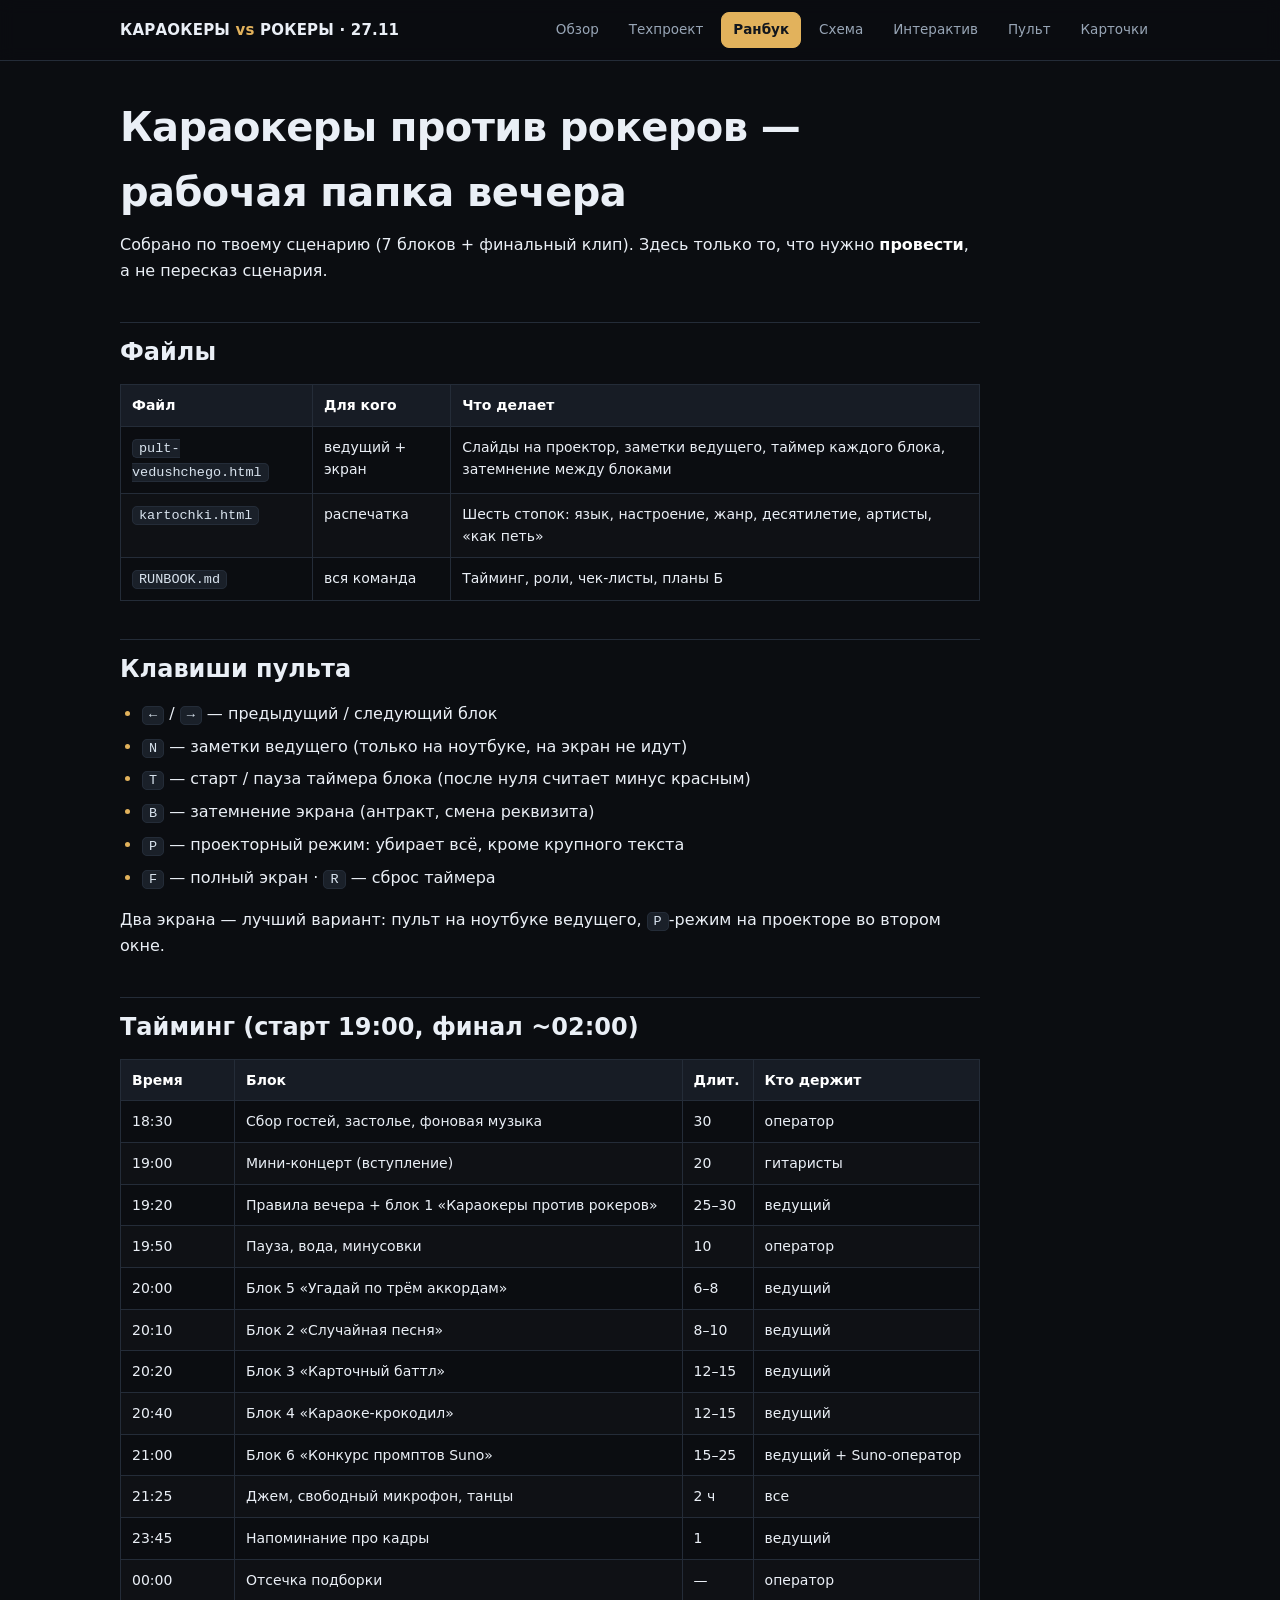
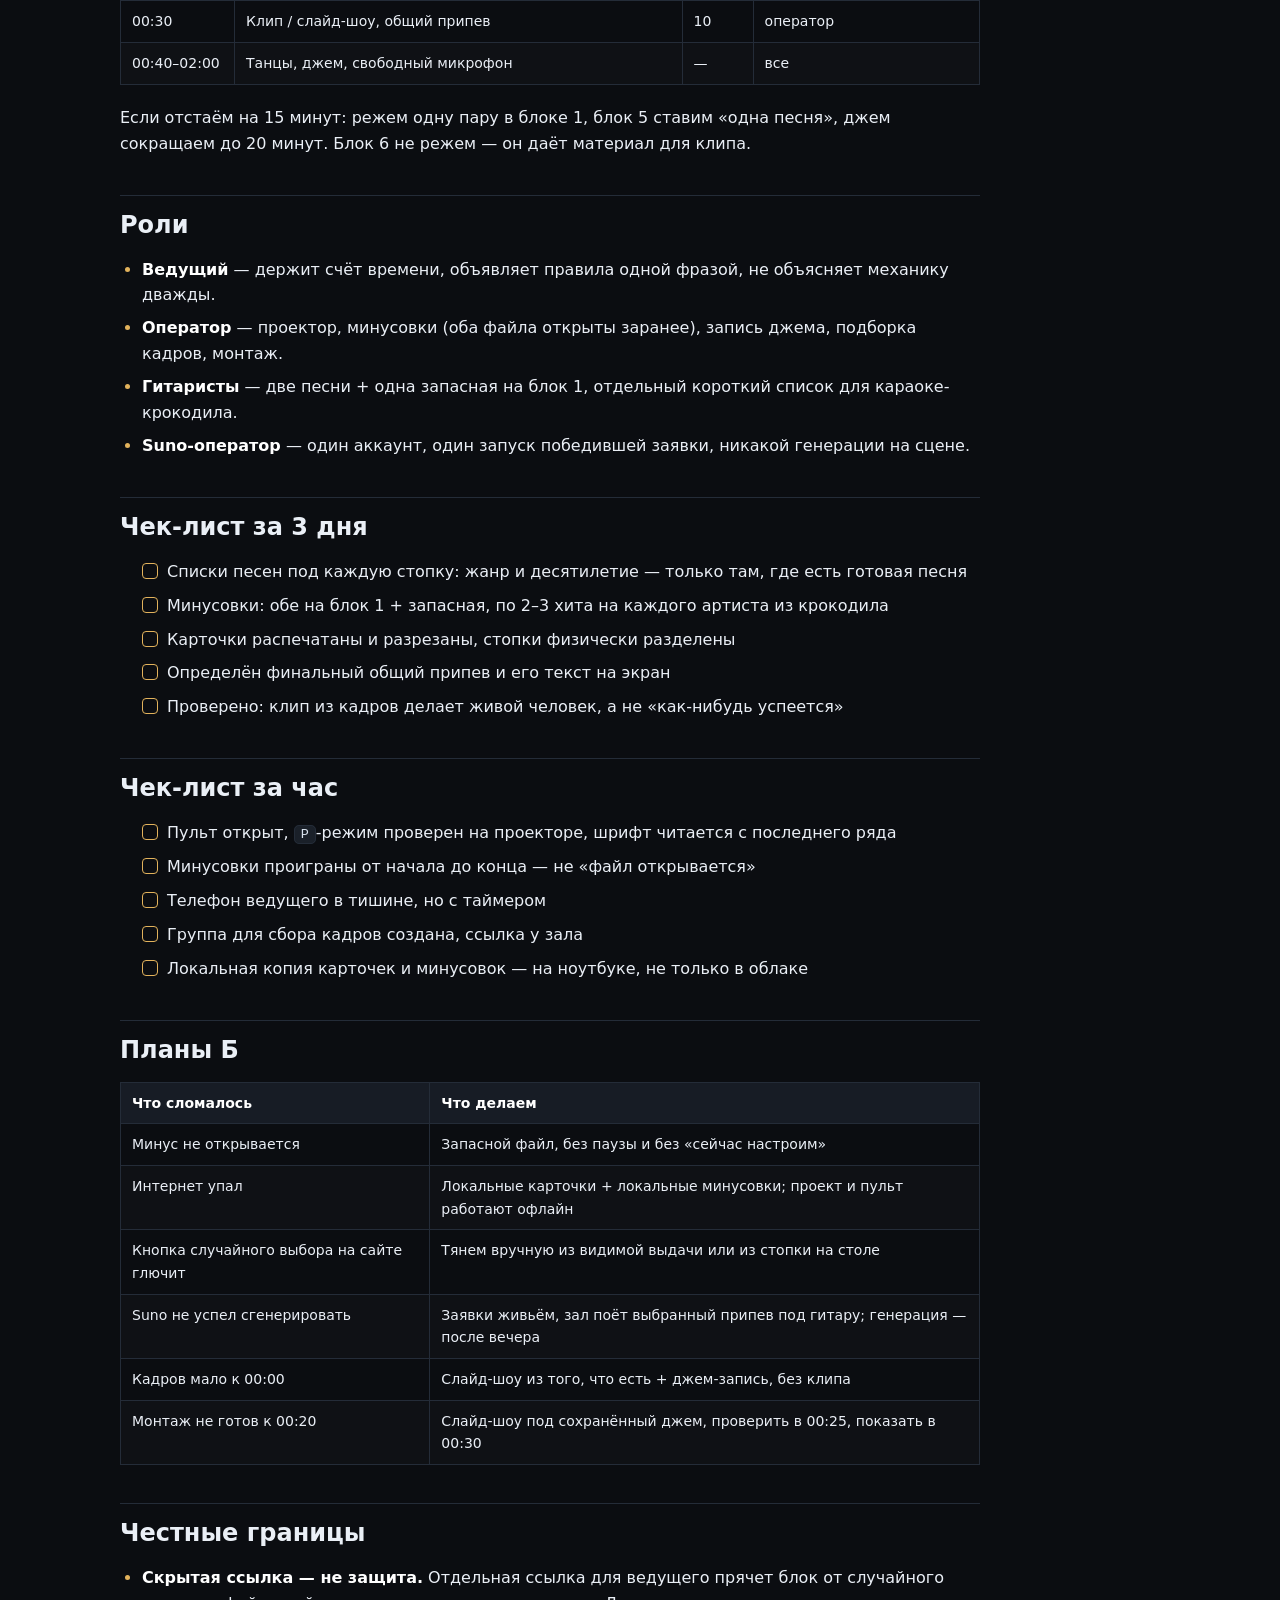
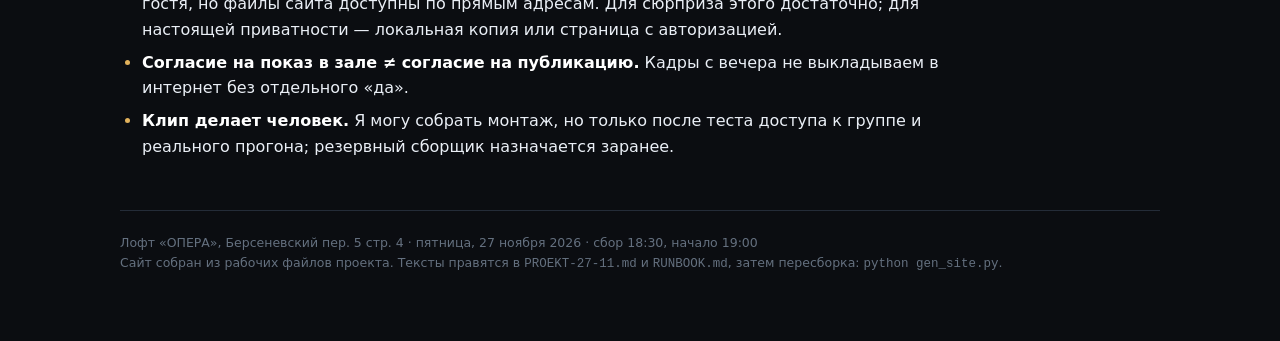
==== ranbook.html @ 9f3c5b62 "Сайт вечера 27.11: техпроект, ранбук, схема, интерактив, пульт, карточки" ====
<!DOCTYPE html>
<html lang="ru">
<head>
<meta charset="utf-8">
<meta name="viewport" content="width=device-width, initial-scale=1">
<title>Ранбук вечера — Караокеры vs рокеры</title>
<meta name="description" content="Технический проект вечера «Караокеры vs рокеры», лофт ОПЕРА, 27 ноября 2026.">
<link rel="stylesheet" href="assets/style.css">
</head>
<body>
<header class="top"><div class="top-in">
  <div class="brand">КАРАОКЕРЫ <span>vs</span> РОКЕРЫ · 27.11</div>
  <nav class="main"><a href="index.html">Обзор</a><a href="tekhproekt.html">Техпроект</a><a href="ranbook.html" class="on">Ранбук</a><a href="sxema.html">Схема</a><a href="sxema-interaktiv.html">Интерактив</a><a href="pult.html">Пульт</a><a href="kartochki.html">Карточки</a></nav>
</div></header>
<div class="wrap">
<article>
<h1 id="_1">Караокеры против рокеров — рабочая папка вечера</h1>
<p>Собрано по твоему сценарию (7 блоков + финальный клип). Здесь только то, что нужно <strong>провести</strong>, а не пересказ сценария.</p>
<h2 id="_2">Файлы</h2>
<table>
<thead>
<tr>
<th>Файл</th>
<th>Для кого</th>
<th>Что делает</th>
</tr>
</thead>
<tbody>
<tr>
<td><code>pult-vedushchego.html</code></td>
<td>ведущий + экран</td>
<td>Слайды на проектор, заметки ведущего, таймер каждого блока, затемнение между блоками</td>
</tr>
<tr>
<td><code>kartochki.html</code></td>
<td>распечатка</td>
<td>Шесть стопок: язык, настроение, жанр, десятилетие, артисты, «как петь»</td>
</tr>
<tr>
<td><code>RUNBOOK.md</code></td>
<td>вся команда</td>
<td>Тайминг, роли, чек-листы, планы Б</td>
</tr>
</tbody>
</table>
<h2 id="_3">Клавиши пульта</h2>
<ul>
<li><code>←</code> / <code>→</code> — предыдущий / следующий блок</li>
<li><code>N</code> — заметки ведущего (только на ноутбуке, на экран не идут)</li>
<li><code>T</code> — старт / пауза таймера блока (после нуля считает минус красным)</li>
<li><code>B</code> — затемнение экрана (антракт, смена реквизита)</li>
<li><code>P</code> — проекторный режим: убирает всё, кроме крупного текста</li>
<li><code>F</code> — полный экран · <code>R</code> — сброс таймера</li>
</ul>
<p>Два экрана — лучший вариант: пульт на ноутбуке ведущего, <code>P</code>-режим на проекторе во втором окне.</p>
<h2 id="1900-0200">Тайминг (старт 19:00, финал ~02:00)</h2>
<table>
<thead>
<tr>
<th>Время</th>
<th>Блок</th>
<th>Длит.</th>
<th>Кто держит</th>
</tr>
</thead>
<tbody>
<tr>
<td>18:30</td>
<td>Сбор гостей, застолье, фоновая музыка</td>
<td>30</td>
<td>оператор</td>
</tr>
<tr>
<td>19:00</td>
<td>Мини-концерт (вступление)</td>
<td>20</td>
<td>гитаристы</td>
</tr>
<tr>
<td>19:20</td>
<td>Правила вечера + блок 1 «Караокеры против рокеров»</td>
<td>25–30</td>
<td>ведущий</td>
</tr>
<tr>
<td>19:50</td>
<td>Пауза, вода, минусовки</td>
<td>10</td>
<td>оператор</td>
</tr>
<tr>
<td>20:00</td>
<td>Блок 5 «Угадай по трём аккордам»</td>
<td>6–8</td>
<td>ведущий</td>
</tr>
<tr>
<td>20:10</td>
<td>Блок 2 «Случайная песня»</td>
<td>8–10</td>
<td>ведущий</td>
</tr>
<tr>
<td>20:20</td>
<td>Блок 3 «Карточный баттл»</td>
<td>12–15</td>
<td>ведущий</td>
</tr>
<tr>
<td>20:40</td>
<td>Блок 4 «Караоке-крокодил»</td>
<td>12–15</td>
<td>ведущий</td>
</tr>
<tr>
<td>21:00</td>
<td>Блок 6 «Конкурс промптов Suno»</td>
<td>15–25</td>
<td>ведущий + Suno-оператор</td>
</tr>
<tr>
<td>21:25</td>
<td>Джем, свободный микрофон, танцы</td>
<td>2 ч</td>
<td>все</td>
</tr>
<tr>
<td>23:45</td>
<td>Напоминание про кадры</td>
<td>1</td>
<td>ведущий</td>
</tr>
<tr>
<td>00:00</td>
<td>Отсечка подборки</td>
<td>—</td>
<td>оператор</td>
</tr>
<tr>
<td>00:30</td>
<td>Клип / слайд-шоу, общий припев</td>
<td>10</td>
<td>оператор</td>
</tr>
<tr>
<td>00:40–02:00</td>
<td>Танцы, джем, свободный микрофон</td>
<td>—</td>
<td>все</td>
</tr>
</tbody>
</table>
<p>Если отстаём на 15 минут: режем одну пару в блоке 1, блок 5 ставим «одна песня», джем сокращаем до 20 минут. Блок 6 не режем — он даёт материал для клипа.</p>
<h2 id="_4">Роли</h2>
<ul>
<li><strong>Ведущий</strong> — держит счёт времени, объявляет правила одной фразой, не объясняет механику дважды.</li>
<li><strong>Оператор</strong> — проектор, минусовки (оба файла открыты заранее), запись джема, подборка кадров, монтаж.</li>
<li><strong>Гитаристы</strong> — две песни + одна запасная на блок 1, отдельный короткий список для караоке-крокодила.</li>
<li><strong>Suno-оператор</strong> — один аккаунт, один запуск победившей заявки, никакой генерации на сцене.</li>
</ul>
<h2 id="-3">Чек-лист за 3 дня</h2>
<ul>
<li class="task"><span class="box"></span><span>Списки песен под каждую стопку: жанр и десятилетие — только там, где есть готовая песня</span></li>
<li class="task"><span class="box"></span><span>Минусовки: обе на блок 1 + запасная, по 2–3 хита на каждого артиста из крокодила</span></li>
<li class="task"><span class="box"></span><span>Карточки распечатаны и разрезаны, стопки физически разделены</span></li>
<li class="task"><span class="box"></span><span>Определён финальный общий припев и его текст на экран</span></li>
<li class="task"><span class="box"></span><span>Проверено: клип из кадров делает живой человек, а не «как-нибудь успеется»</span></li>
</ul>
<h2 id="-">Чек-лист за час</h2>
<ul>
<li class="task"><span class="box"></span><span>Пульт открыт, <code>P</code>-режим проверен на проекторе, шрифт читается с последнего ряда</span></li>
<li class="task"><span class="box"></span><span>Минусовки проиграны от начала до конца — не «файл открывается»</span></li>
<li class="task"><span class="box"></span><span>Телефон ведущего в тишине, но с таймером</span></li>
<li class="task"><span class="box"></span><span>Группа для сбора кадров создана, ссылка у зала</span></li>
<li class="task"><span class="box"></span><span>Локальная копия карточек и минусовок — на ноутбуке, не только в облаке</span></li>
</ul>
<h2 id="_5">Планы Б</h2>
<table>
<thead>
<tr>
<th>Что сломалось</th>
<th>Что делаем</th>
</tr>
</thead>
<tbody>
<tr>
<td>Минус не открывается</td>
<td>Запасной файл, без паузы и без «сейчас настроим»</td>
</tr>
<tr>
<td>Интернет упал</td>
<td>Локальные карточки + локальные минусовки; проект и пульт работают офлайн</td>
</tr>
<tr>
<td>Кнопка случайного выбора на сайте глючит</td>
<td>Тянем вручную из видимой выдачи или из стопки на столе</td>
</tr>
<tr>
<td>Suno не успел сгенерировать</td>
<td>Заявки живьём, зал поёт выбранный припев под гитару; генерация — после вечера</td>
</tr>
<tr>
<td>Кадров мало к 00:00</td>
<td>Слайд-шоу из того, что есть + джем-запись, без клипа</td>
</tr>
<tr>
<td>Монтаж не готов к 00:20</td>
<td>Слайд-шоу под сохранённый джем, проверить в 00:25, показать в 00:30</td>
</tr>
</tbody>
</table>
<h2 id="_6">Честные границы</h2>
<ul>
<li><strong>Скрытая ссылка — не защита.</strong> Отдельная ссылка для ведущего прячет блок от случайного гостя, но файлы сайта доступны по прямым адресам. Для сюрприза этого достаточно; для настоящей приватности — локальная копия или страница с авторизацией.</li>
<li><strong>Согласие на показ в зале ≠ согласие на публикацию.</strong> Кадры с вечера не выкладываем в интернет без отдельного «да».</li>
<li><strong>Клип делает человек.</strong> Я могу собрать монтаж, но только после теста доступа к группе и реального прогона; резервный сборщик назначается заранее.</li>
</ul>
</article>
<footer class="bot">
  Лофт «ОПЕРА», Берсеневский пер. 5 стр. 4 · пятница, 27 ноября 2026 · сбор 18:30, начало 19:00
  <br>Сайт собран из рабочих файлов проекта. Тексты правятся в <code>PROEKT-27-11.md</code> и <code>RUNBOOK.md</code>, затем пересборка: <code>python gen_site.py</code>.
</footer>
</div>
</body>
</html>
---- assets/style.css ----
/* Общий стиль мини-сайта «Караокеры vs рокеры» — 27.11.2026 */
:root{
  --bg:#0b0d11; --panel:#12161d; --panel2:#171c25; --line:#242c38;
  --fg:#eaeff6; --dim:#98a6b6; --gold:#e2b25c; --cyan:#5fb8e8; --red:#e2574c; --green:#5cc98b;
  --max:1080px;
}
*{box-sizing:border-box}
html{scroll-behavior:smooth}
body{margin:0;background:var(--bg);color:var(--fg);
  font:16px/1.62 "Segoe UI",Roboto,-apple-system,system-ui,sans-serif;
  background-image:radial-gradient(900px 400px at 15% -10%,rgba(226,178,92,.07),transparent 60%)}
a{color:var(--gold);text-decoration:none;border-bottom:1px solid rgba(226,178,92,.35)}
a:hover{border-bottom-color:var(--gold)}
.wrap{max-width:var(--max);margin:0 auto;padding:0 20px 70px}

/* шапка */
header.top{border-bottom:1px solid var(--line);background:rgba(11,13,17,.92);
  position:sticky;top:0;z-index:50;backdrop-filter:blur(8px)}
.top-in{max-width:var(--max);margin:0 auto;padding:12px 20px;display:flex;align-items:center;gap:18px;flex-wrap:wrap}
.brand{font-weight:700;letter-spacing:.2px;font-size:15px}
.brand span{color:var(--gold)}
nav.main{display:flex;gap:6px;flex-wrap:wrap;margin-left:auto}
nav.main a{font-size:13.5px;color:var(--dim);border:1px solid transparent;border-radius:8px;padding:6px 11px}
nav.main a:hover{color:var(--fg);border-color:var(--line)}
nav.main a.on{color:#12161d;background:var(--gold);border-color:var(--gold);font-weight:600}

/* обложка */
.hero{padding:52px 0 26px}
.hero .kicker{color:var(--gold);letter-spacing:.22em;font-size:12px;text-transform:uppercase;margin-bottom:14px}
.hero h1{font-size:clamp(32px,5vw,54px);line-height:1.05;margin:0 0 16px;letter-spacing:-.02em}
.hero p.lead{font-size:18px;color:var(--dim);max-width:760px;margin:0 0 22px}
.facts{display:grid;grid-template-columns:repeat(auto-fit,minmax(150px,1fr));gap:12px;margin:26px 0 6px}
.fact{background:var(--panel);border:1px solid var(--line);border-radius:12px;padding:14px 16px}
.fact b{display:block;font-size:22px;color:var(--gold);font-weight:700;line-height:1.2}
.fact span{font-size:12.5px;color:var(--dim)}

/* карточки-ссылки */
.tiles{display:grid;grid-template-columns:repeat(auto-fit,minmax(240px,1fr));gap:14px;margin:22px 0}
.tile{display:block;background:var(--panel);border:1px solid var(--line);border-radius:14px;
  padding:18px 18px 16px;border-bottom:1px solid var(--line);transition:border-color .15s,transform .15s}
.tile:hover{border-color:var(--gold);transform:translateY(-2px)}
.tile h3{margin:0 0 6px;font-size:16px;color:var(--fg)}
.tile p{margin:0;color:var(--dim);font-size:13.5px}

/* контент */
article{padding-top:34px;max-width:860px}
article h1{font-size:clamp(28px,4vw,40px);margin:0 0 8px;letter-spacing:-.015em}
article h2{font-size:24px;margin:38px 0 12px;padding-top:10px;border-top:1px solid var(--line)}
article h3{font-size:18.5px;margin:26px 0 8px}
article p{margin:0 0 14px}
article ul,article ol{margin:0 0 16px;padding-left:22px}
article li{margin:0 0 7px}
article li::marker{color:var(--gold)}
article strong{color:#fff}
article code{background:#1a2029;border:1px solid var(--line);border-radius:5px;padding:1px 6px;font-size:13.5px;
  font-family:"JetBrains Mono",Consolas,ui-monospace,monospace;color:#d9e3ee}
article pre{background:#0e1319;border:1px solid var(--line);border-radius:10px;padding:14px 16px;overflow:auto}
article pre code{background:none;border:none;padding:0;font-size:13px}
article blockquote{margin:0 0 16px;padding:10px 16px;border-left:3px solid var(--gold);background:#12161d;color:var(--dim)}
article hr{border:none;border-top:1px solid var(--line);margin:26px 0}
article table{width:100%;border-collapse:collapse;margin:6px 0 20px;font-size:14px}
article th,article td{border:1px solid var(--line);padding:9px 11px;text-align:left;vertical-align:top}
article th{background:var(--panel2);font-weight:600;color:#fff}
article tbody tr:nth-child(even) td{background:rgba(255,255,255,.015)}
article img{max-width:100%;border-radius:10px}

/* чек-листы */
.task{display:flex;gap:9px;align-items:flex-start;margin:0 0 8px}
.task .box{flex:0 0 16px;height:16px;margin-top:4px;border:1.5px solid var(--gold);border-radius:4px}
.props{display:grid;gap:10px;margin:18px 0}
.prop{background:var(--panel);border:1px solid var(--line);border-radius:12px;padding:14px 16px}
.prop b{color:var(--gold)}

/* подвал */
footer.bot{border-top:1px solid var(--line);color:#64707f;font-size:12.5px;padding:22px 0 0;margin-top:50px}
footer.bot a{color:#8fa0b2;border-bottom-color:#33404f}

/* печать */
@media print{
  body{background:#fff;color:#000;font-size:12pt}
  header.top,footer.bot,.tiles,.hero .facts{display:none}
  a{color:#000;border:none}
  article{max-width:none;padding:0}
  article h2{border-color:#bbb}
  article table th,article table td{border-color:#999}
  article pre,article code{background:#f4f4f4;color:#000;border-color:#ccc}
}
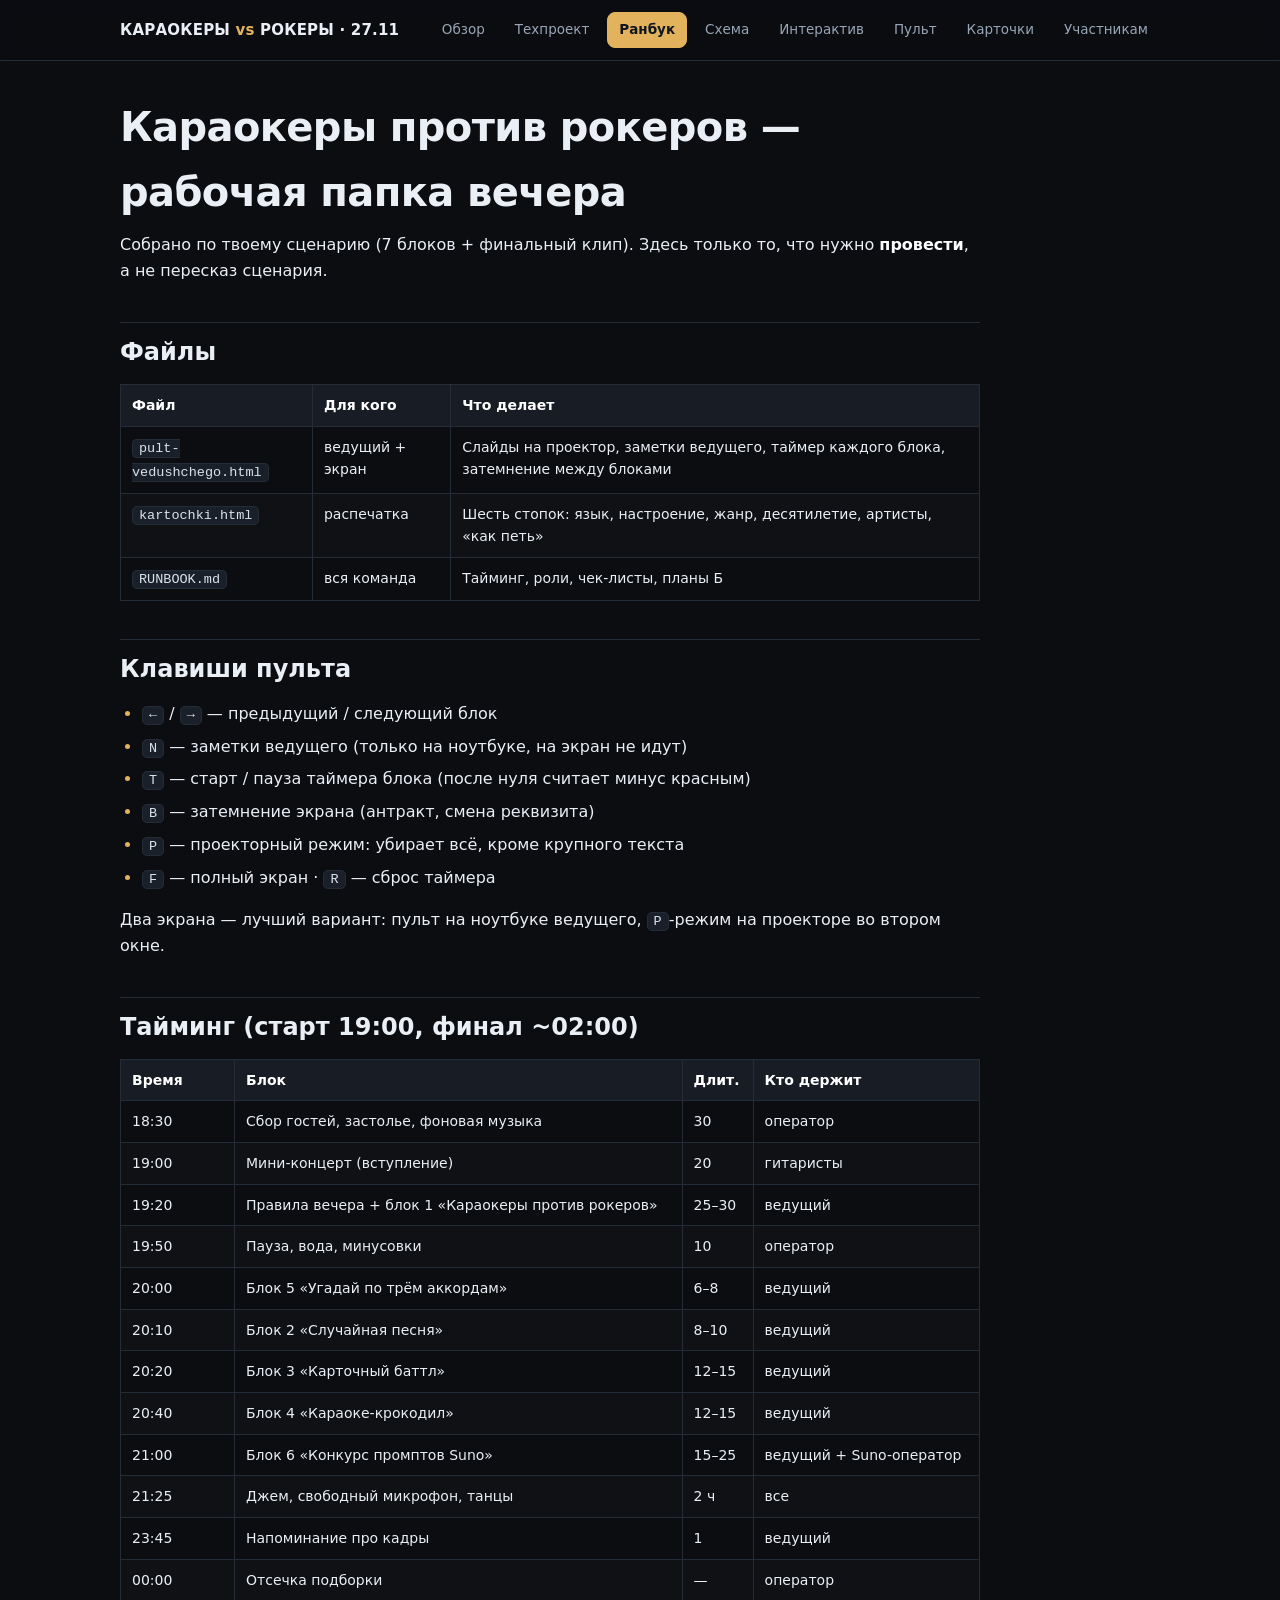
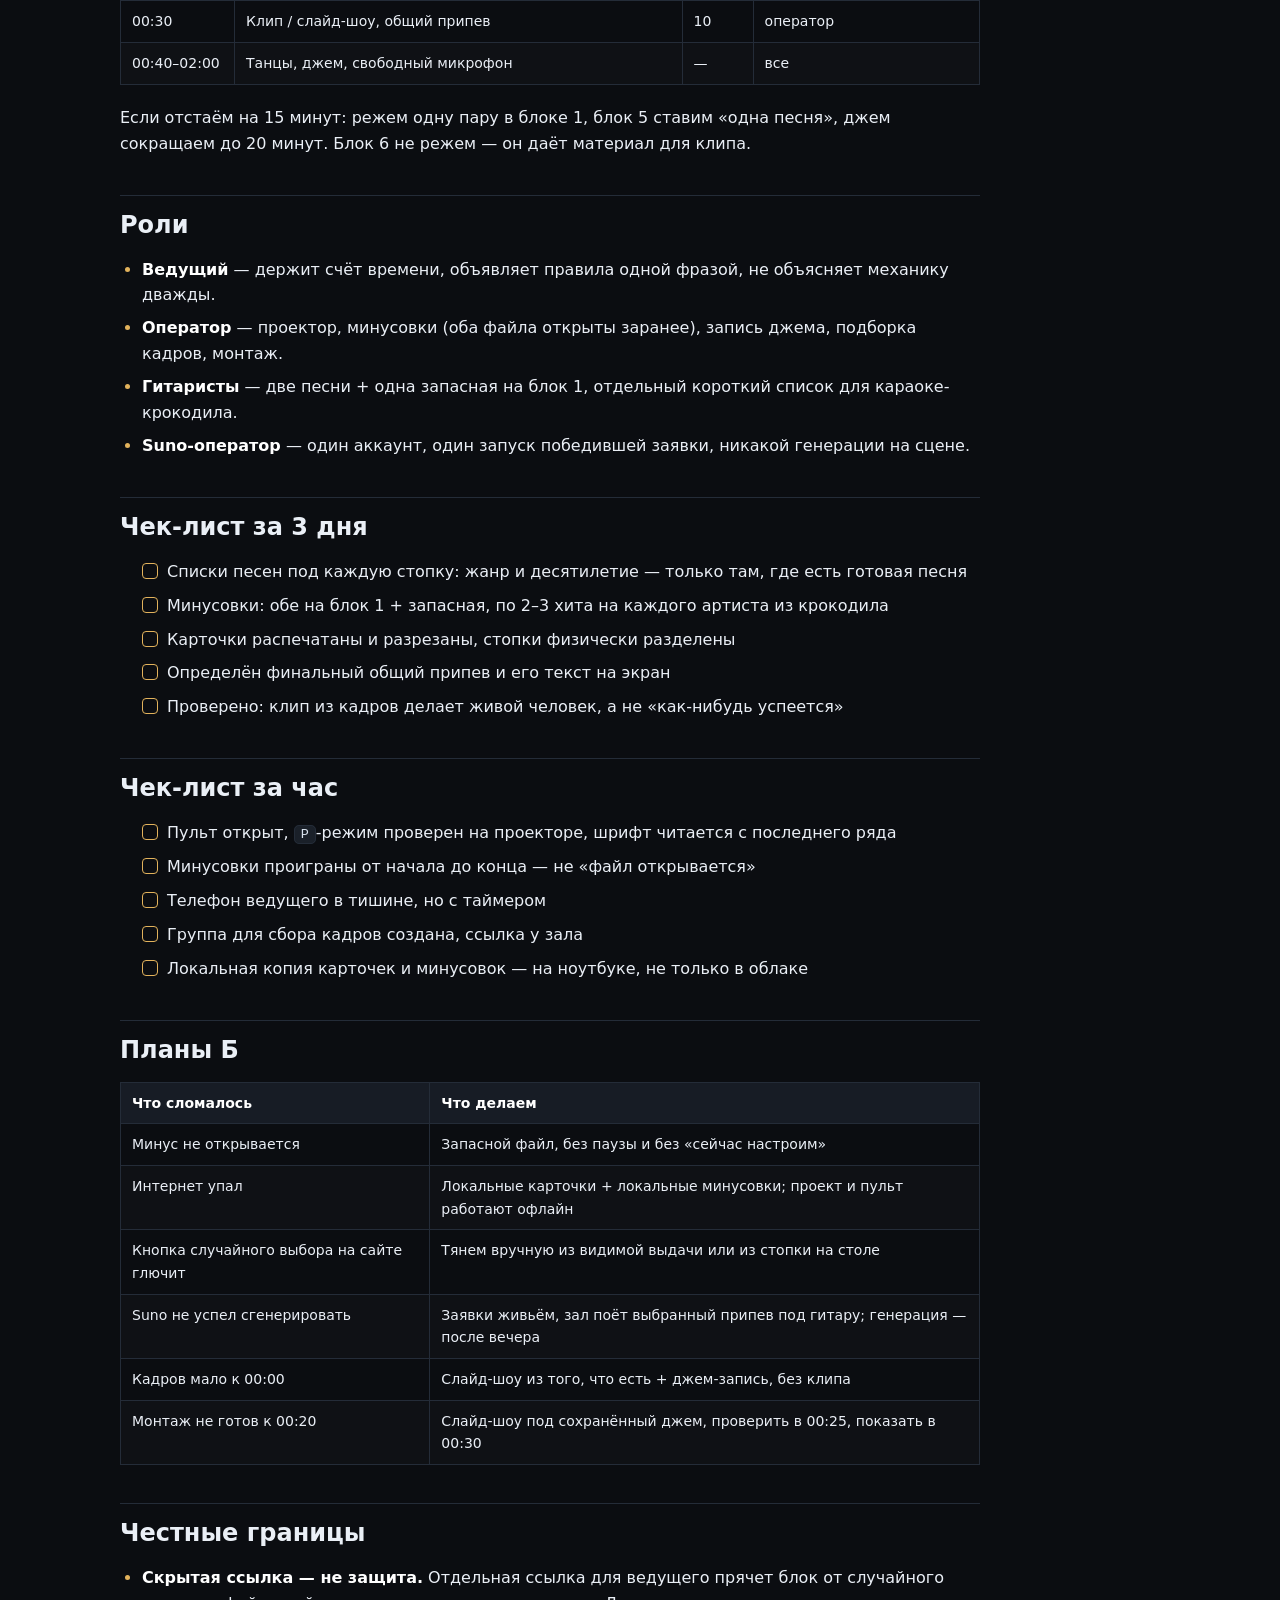
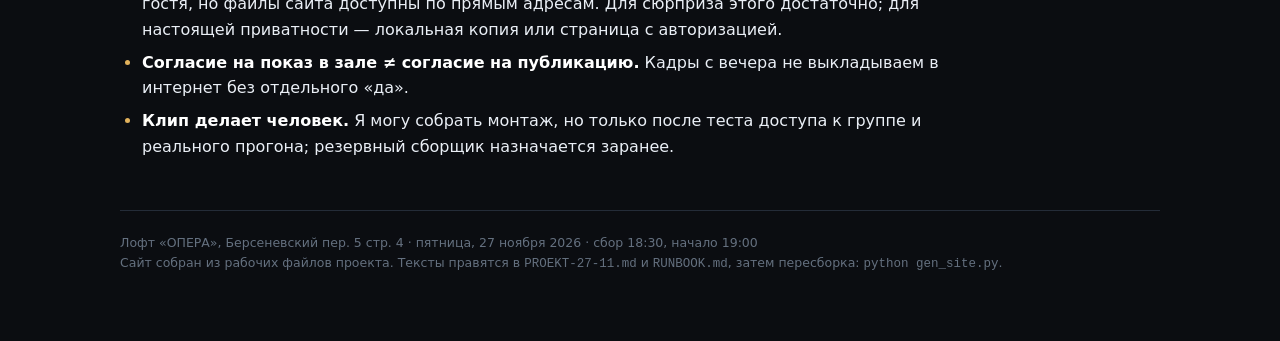
==== commit d04b7caa: "Страница Участникам: чек-лист сборов" ====
--- a/ranbook.html
+++ b/ranbook.html
@@ -10,7 +10,7 @@
 <body>
 <header class="top"><div class="top-in">
   <div class="brand">КАРАОКЕРЫ <span>vs</span> РОКЕРЫ · 27.11</div>
-  <nav class="main"><a href="index.html">Обзор</a><a href="tekhproekt.html">Техпроект</a><a href="ranbook.html" class="on">Ранбук</a><a href="sxema.html">Схема</a><a href="sxema-interaktiv.html">Интерактив</a><a href="pult.html">Пульт</a><a href="kartochki.html">Карточки</a></nav>
+  <nav class="main"><a href="index.html">Обзор</a><a href="tekhproekt.html">Техпроект</a><a href="ranbook.html" class="on">Ранбук</a><a href="sxema.html">Схема</a><a href="sxema-interaktiv.html">Интерактив</a><a href="pult.html">Пульт</a><a href="kartochki.html">Карточки</a><a href="uchastnikam.html">Участникам</a></nav>
 </div></header>
 <div class="wrap">
 <article>
--- a/assets/style.css
+++ b/assets/style.css
@@ -75,6 +75,20 @@
 footer.bot{border-top:1px solid var(--line);color:#64707f;font-size:12.5px;padding:22px 0 0;margin-top:50px}
 footer.bot a{color:#8fa0b2;border-bottom-color:#33404f}
 
+/* чек-лист участников */
+.pl{list-style:none;margin:0 0 22px;padding:0}
+.pl li{display:flex;gap:11px;align-items:flex-start;padding:9px 11px;border:1px solid var(--line);
+  border-radius:10px;margin:0 0 7px;background:var(--panel);cursor:pointer;transition:.12s}
+.pl li:hover{border-color:#39465a}
+.pl li .bx{flex:0 0 17px;height:17px;margin-top:2px;border:1.5px solid #4a586a;border-radius:5px;position:relative}
+.pl li.done{border-color:#2c4a3a;background:rgba(92,201,139,.06)}
+.pl li.done .bx{border-color:var(--green);background:rgba(92,201,139,.18)}
+.pl li.done .bx:after{content:"";position:absolute;left:4px;top:1px;width:5px;height:9px;
+  border:2px solid var(--green);border-top:0;border-left:0;transform:rotate(42deg)}
+.pl li.done .tx{color:#8d9aa8;text-decoration:line-through}
+.pl .who{margin-left:auto;font-size:11.5px;color:var(--dim);white-space:nowrap;padding-left:10px}
+.pl-sum{font-size:13px;color:var(--dim);margin:-8px 0 26px}
+
 /* печать */
 @media print{
   body{background:#fff;color:#000;font-size:12pt}
